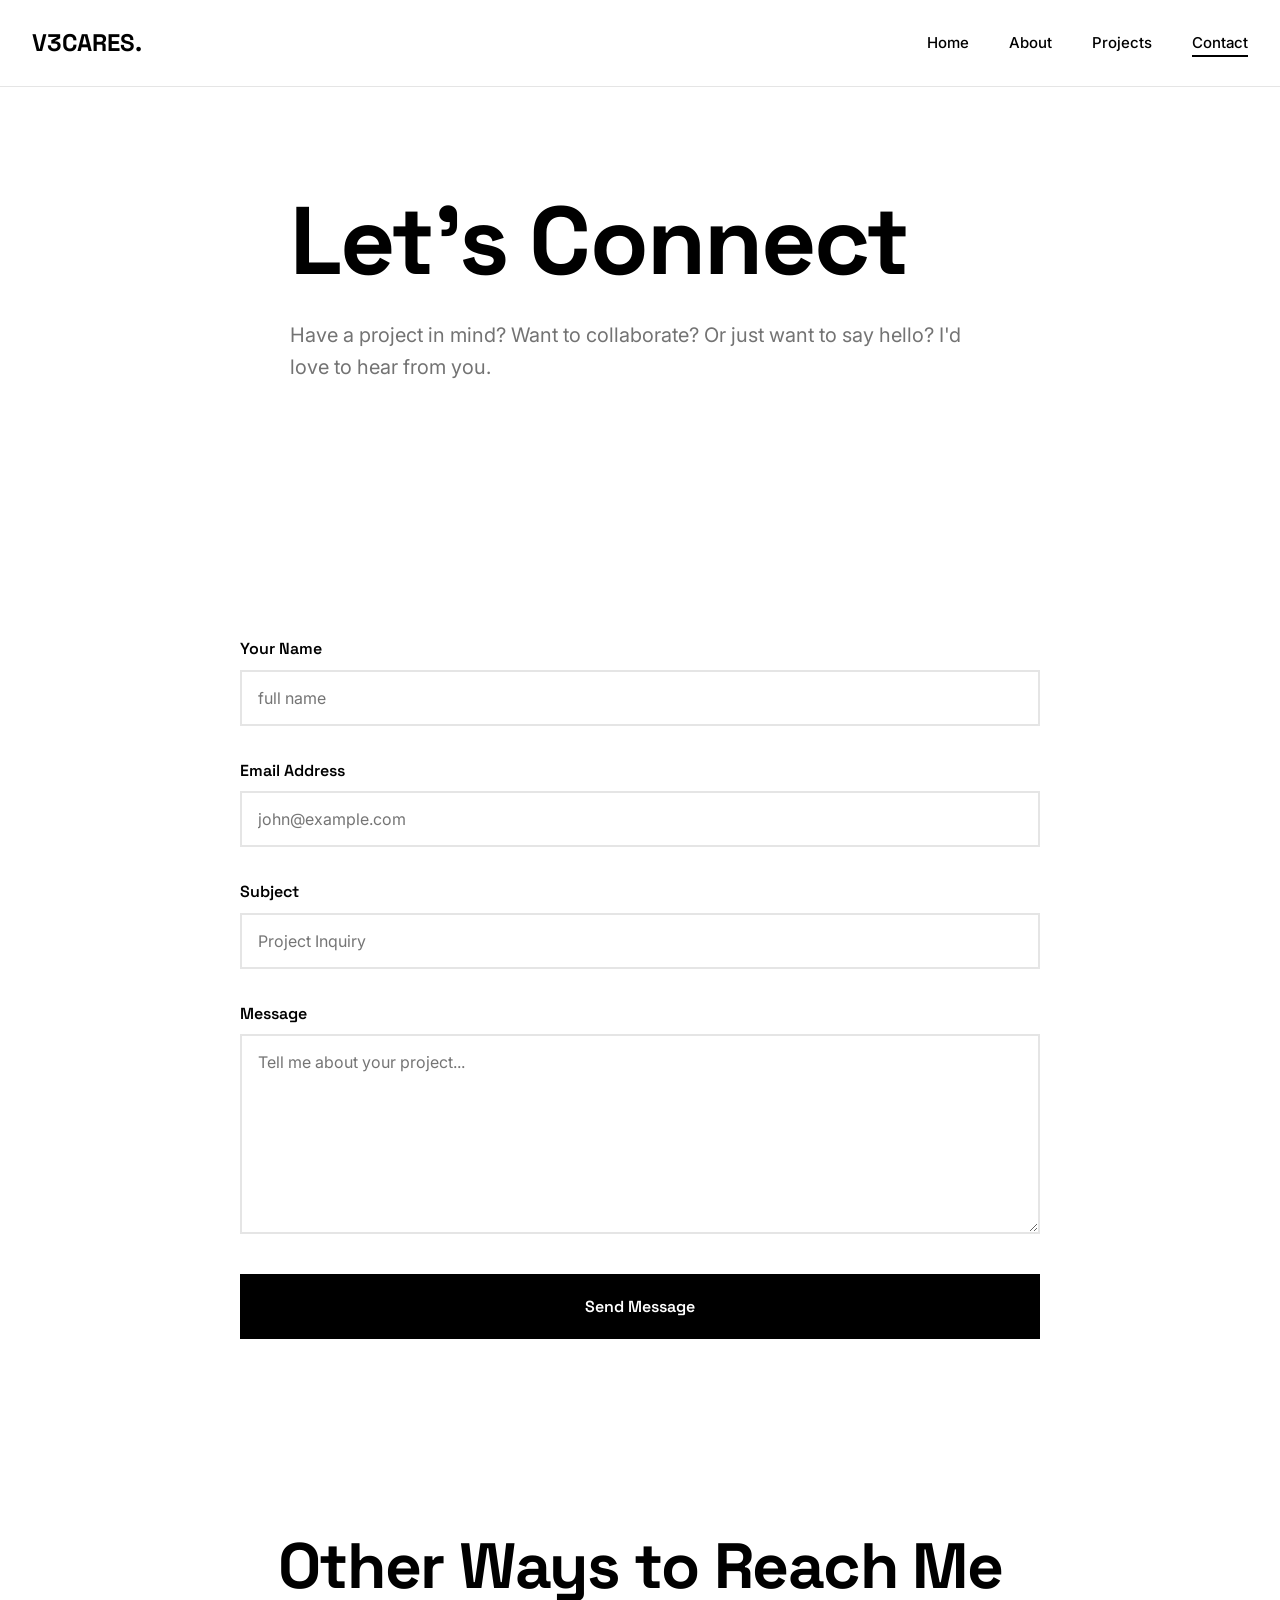
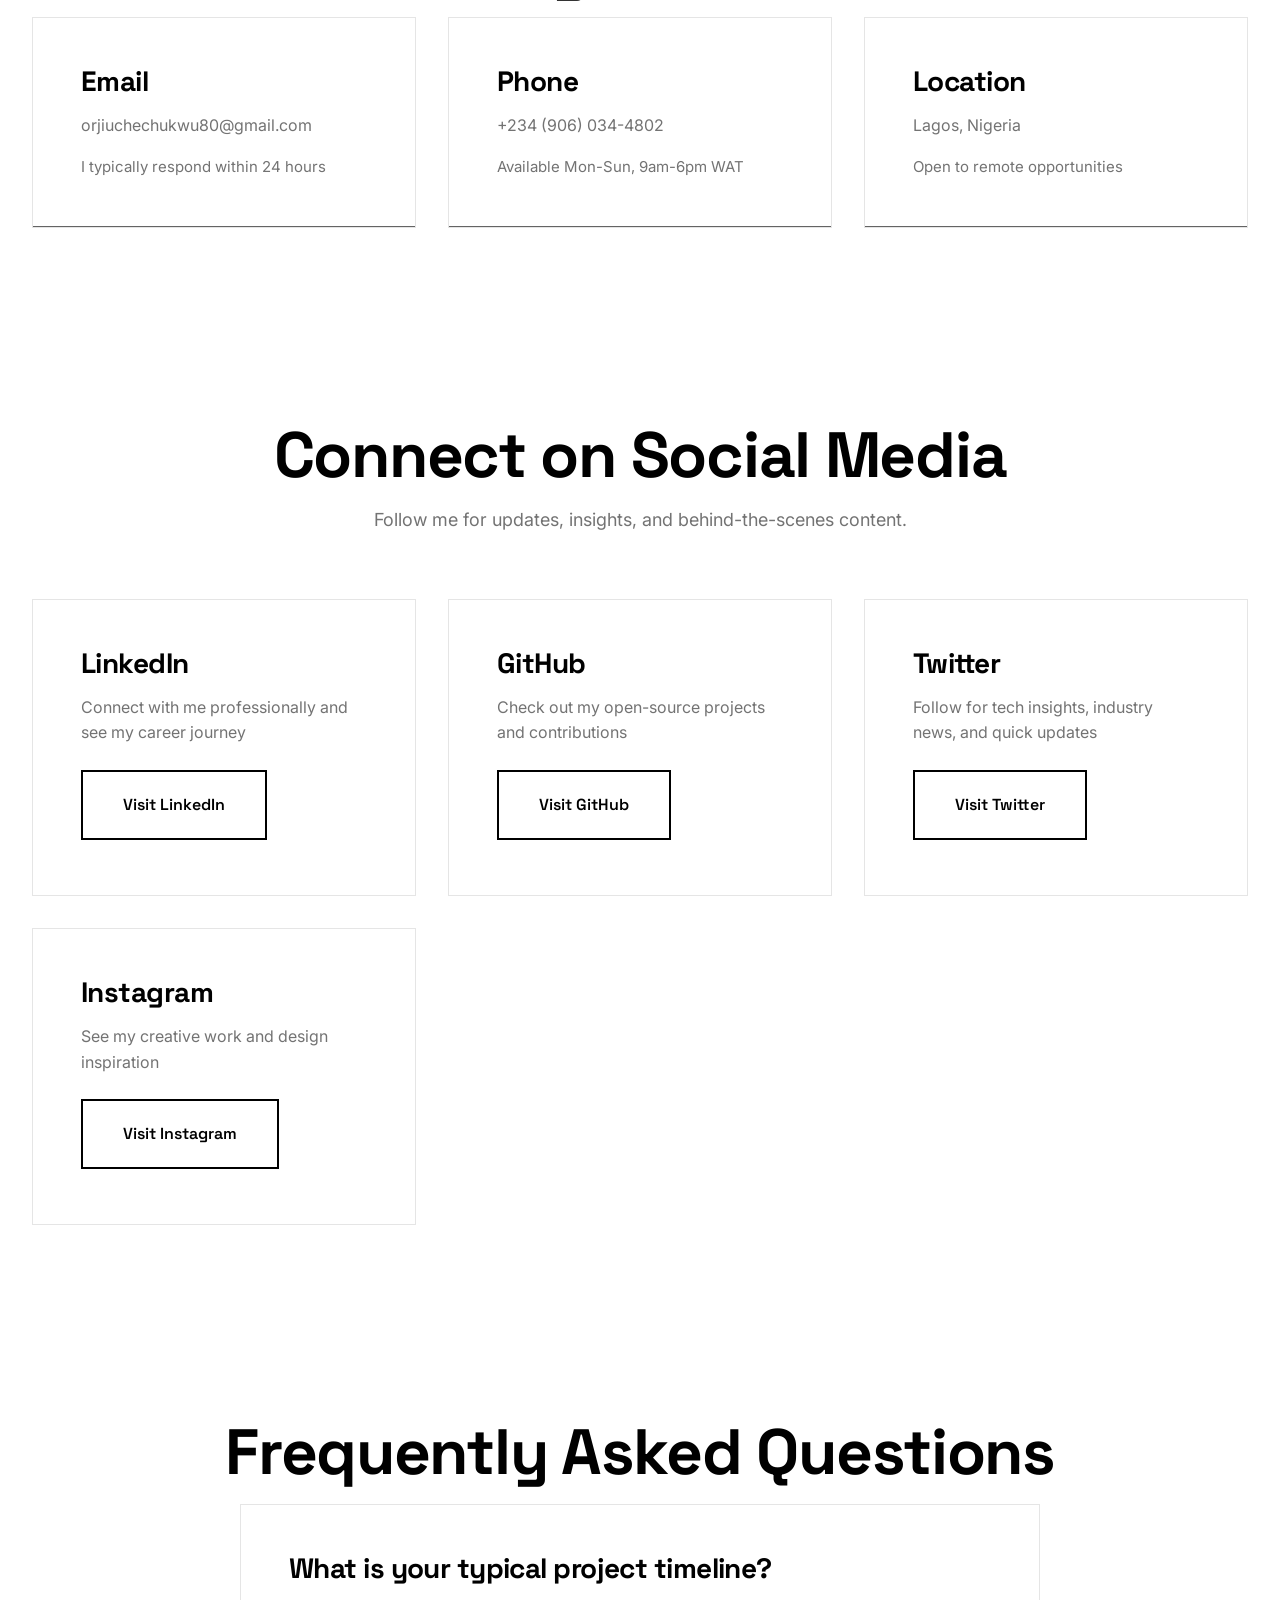
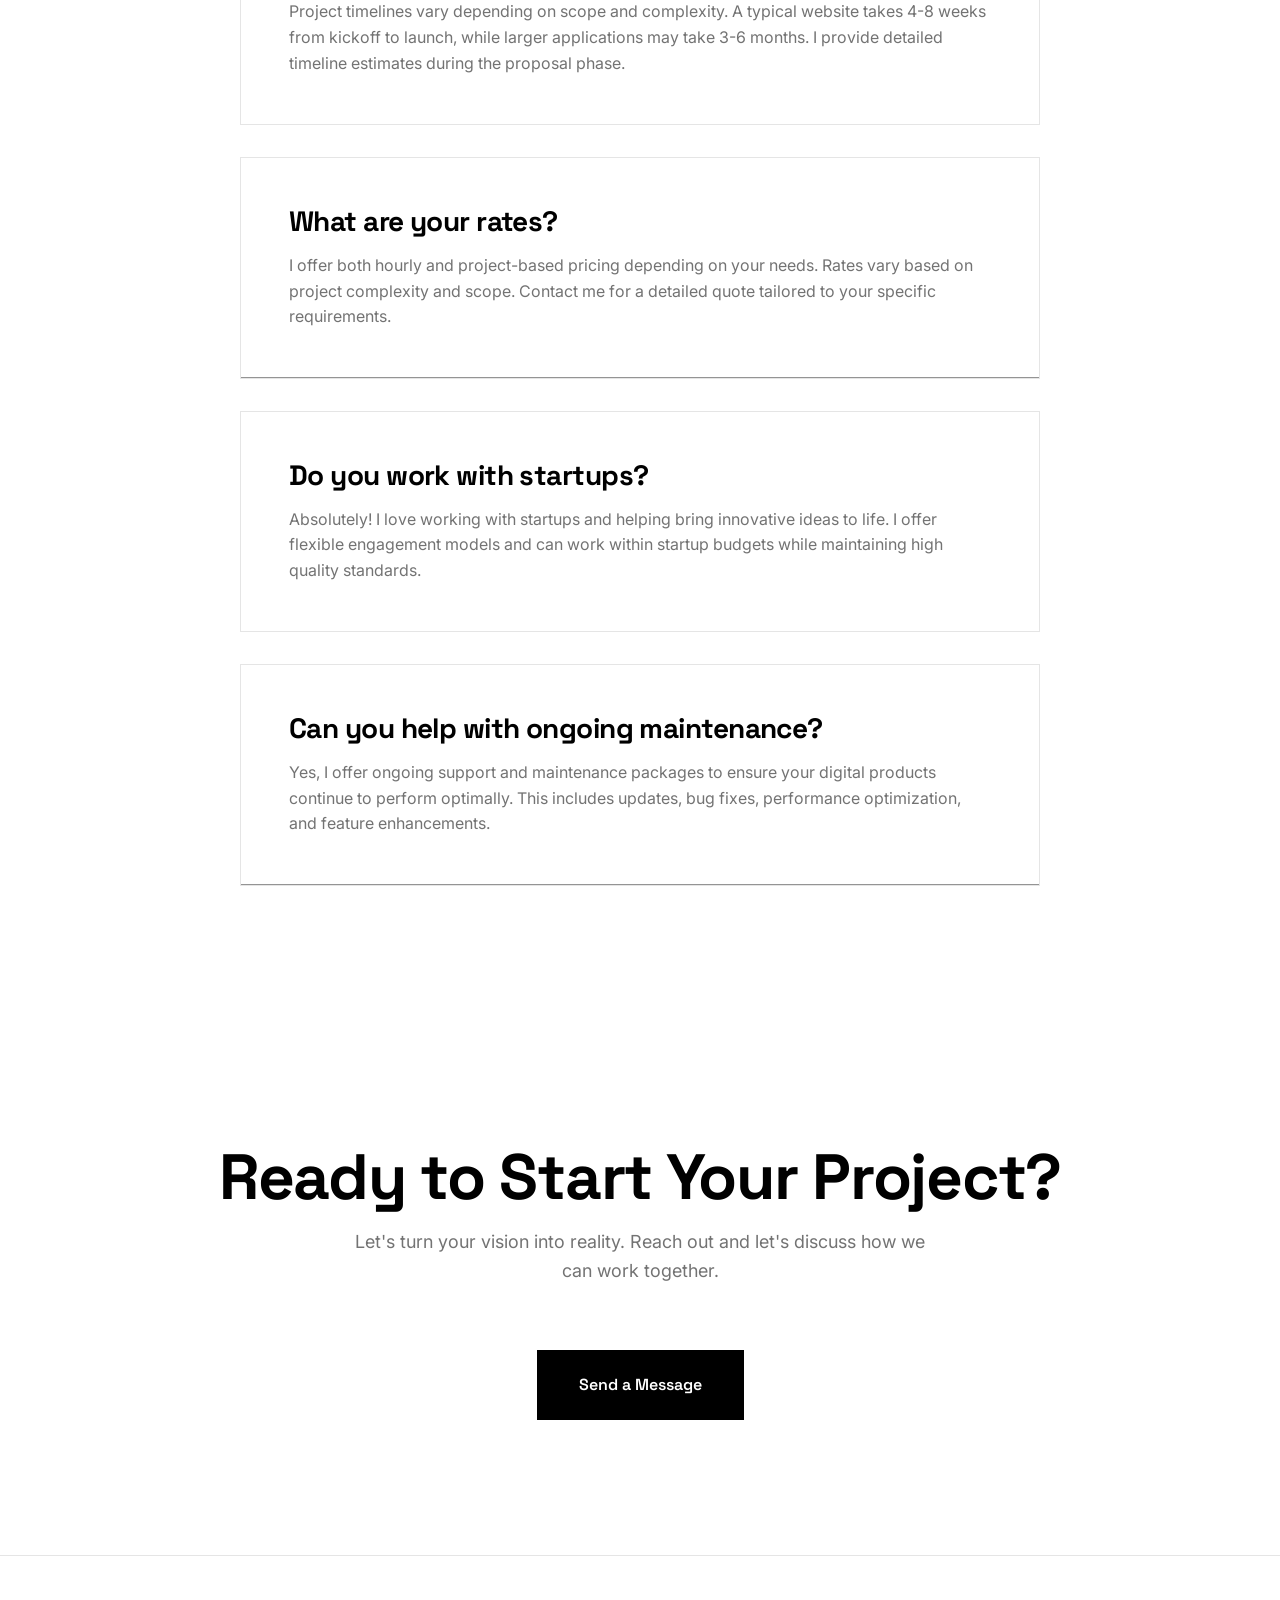
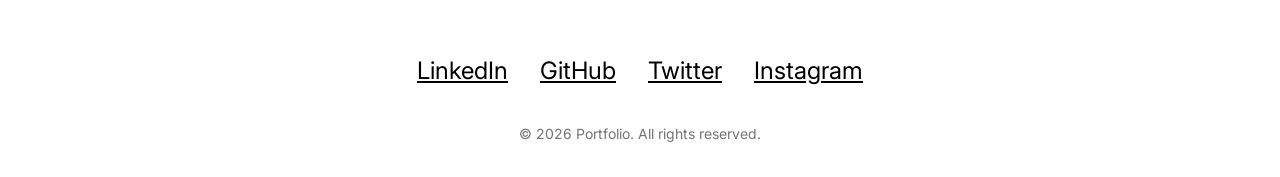
==== contact.html @ 5081376f "ok ni" ====
<!DOCTYPE html>
<html lang="en">
<head>
    <meta charset="UTF-8">
    <meta name="viewport" content="width=device-width, initial-scale=1.0">
    <title>Contact - Portfolio</title>
    
    <!-- Google Fonts -->
    <link rel="preconnect" href="https://fonts.googleapis.com">
    <link rel="preconnect" href="https://fonts.gstatic.com" crossorigin>
    <link href="https://fonts.googleapis.com/css2?family=Space+Grotesk:wght@400;500;600;700&family=Inter:wght@400;500;600&display=swap" rel="stylesheet">
    
    <!-- Stylesheet -->
    <link rel="stylesheet" href="styles.css">
</head>
<body>
    <!-- NAVIGATION -->
    <nav>
        <div class="nav-container">
            <a href="index.html" class="logo">V3CARES.</a>
            
            <button class="menu-toggle" aria-label="Toggle menu">
                <span></span>
                <span></span>
                <span></span>
            </button>
            
            <ul class="nav-menu">
                <li><a href="index.html" class="nav-link">Home</a></li>
                <li><a href="about.html" class="nav-link">About</a></li>
                <li><a href="projects.html" class="nav-link">Projects</a></li>
                <li><a href="contact.html" class="nav-link">Contact</a></li>
            </ul>
        </div>
    </nav>

    <!-- CONTACT HERO -->
    <section class="about-hero">
        <div style="max-width: 1400px; margin: 0 auto; padding: 0 2rem;">
            <h1 style="font-size: clamp(3rem, 8vw, 6rem); margin-bottom: 1.5rem; opacity: 0; animation: fadeInUp 1s ease forwards;">Let's Connect</h1>
            <p style="font-size: 1.25rem; color: var(--gray-dark); max-width: 700px; opacity: 0; animation: fadeInUp 1s ease forwards 0.2s;">
                Have a project in mind? Want to collaborate? Or just want to say hello? I'd love to hear from you.
            </p>
        </div>
    </section>

    <!-- CONTACT FORM SECTION -->
    <section>
        <div class="contact-container">
            <form id="contactForm" class="slide-in-left" action="https://formsubmit.co/orjiuchechukwu80@gmail.com" method="POST">
                <div class="form-group">
                    <label for="name">Your Name</label>
                    <input type="text" id="name" name="name" required placeholder="full name">
                </div>

                <div class="form-group">
                    <label for="email">Email Address</label>
                    <input type="email" id="email" name="email" required placeholder="john@example.com">
                </div>

                <div class="form-group">
                    <label for="subject">Subject</label>
                    <input type="text" id="subject" name="subject" required placeholder="Project Inquiry">
                </div>

                <div class="form-group">
                    <label for="message">Message</label>
                    <textarea id="message" name="message" required placeholder="Tell me about your project..."></textarea>
                </div>
                <input type="hidden" name="_captcha" value="false">
<input type="hidden" name="_subject" value="New Portfolio Message">
<input type="hidden" name="_next" value="https://yourwebsite.com/thank-you.html">

                <button type="submit" class="btn btn-primary" style="width: 100%;">Send Message</button>
            </form>
        </div>
    </section>

    <!-- CONTACT INFO -->
    <section>
        <h2 class="section-title">Other Ways to Reach Me</h2>
        
        <div class="grid grid-3">
            <div class="card">
                <h3>Email</h3>
                <p>orjiuchechukwu80@gmail.com</p>
                <p style="margin-top: 1rem; color: var(--gray-dark); font-size: 0.9375rem;">I typically respond within 24 hours</p>
            </div>

            <div class="card">
                <h3>Phone</h3>
                <p>+234 (906) 034-4802</p>
                <p style="margin-top: 1rem; color: var(--gray-dark); font-size: 0.9375rem;">Available Mon-Sun, 9am-6pm WAT</p>
            </div>

            <div class="card">
                <h3>Location</h3>
                <p>Lagos, Nigeria</p>
                <p style="margin-top: 1rem; color: var(--gray-dark); font-size: 0.9375rem;">Open to remote opportunities</p>
            </div>
        </div>
    </section>

    <!-- SOCIAL MEDIA -->
    <section>
        <h2 class="section-title">Connect on Social Media</h2>
        <p class="section-subtitle">Follow me for updates, insights, and behind-the-scenes content.</p>
        
        <div class="grid grid-2">
            <div class="card">
                <h3>LinkedIn</h3>
                <p style="margin-bottom: 1.5rem;">Connect with me professionally and see my career journey</p>
                <a href="https://www.linkedin.com/in/victory-uche-707b1b319/" class="btn btn-secondary">Visit LinkedIn</a>
            </div>

            <div class="card">
                <h3>GitHub</h3>
                <p style="margin-bottom: 1.5rem;">Check out my open-source projects and contributions</p>
                <a href="https://github.com/V3cares" class="btn btn-secondary">Visit GitHub</a>
            </div>

            <div class="card">
                <h3>Twitter</h3>
                <p style="margin-bottom: 1.5rem;">Follow for tech insights, industry news, and quick updates</p>
                <a href="https://x.com/VictoryUch76937" class="btn btn-secondary">Visit Twitter</a>
            </div>

            <div class="card">
                <h3>Instagram</h3>
                <p style="margin-bottom: 1.5rem;">See my creative work and design inspiration</p>
                <a href="https://www.instagram.com/v3_cares/" class="btn btn-secondary">Visit Instagram</a>
            </div>
        </div>
    </section>

    <!-- FAQ SECTION -->
    <section>
        <h2 class="section-title">Frequently Asked Questions</h2>
        
        <div style="max-width: 800px; margin: 0 auto;">
            <div class="card" style="margin-bottom: 2rem;">
                <h3>What is your typical project timeline?</h3>
                <p>Project timelines vary depending on scope and complexity. A typical website takes 4-8 weeks from kickoff to launch, while larger applications may take 3-6 months. I provide detailed timeline estimates during the proposal phase.</p>
            </div>

            <div class="card" style="margin-bottom: 2rem;">
                <h3>What are your rates?</h3>
                <p>I offer both hourly and project-based pricing depending on your needs. Rates vary based on project complexity and scope. Contact me for a detailed quote tailored to your specific requirements.</p>
            </div>

            <div class="card" style="margin-bottom: 2rem;">
                <h3>Do you work with startups?</h3>
                <p>Absolutely! I love working with startups and helping bring innovative ideas to life. I offer flexible engagement models and can work within startup budgets while maintaining high quality standards.</p>
            </div>

            <div class="card" style="margin-bottom: 2rem;">
                <h3>Can you help with ongoing maintenance?</h3>
                <p>Yes, I offer ongoing support and maintenance packages to ensure your digital products continue to perform optimally. This includes updates, bug fixes, performance optimization, and feature enhancements.</p>
            </div>
        </div>
    </section>

    <!-- CTA SECTION -->
    <section style="text-align: center; padding: 8rem 2rem;">
        <h2 class="section-title">Ready to Start Your Project?</h2>
        <p class="section-subtitle">Let's turn your vision into reality. Reach out and let's discuss how we can work together.</p>
        <a href="#contactForm" class="btn btn-primary">Send a Message</a>
    </section>

    <!-- FOOTER -->
    <footer>
        <div class="footer-content">
            <ul class="social-links">
                <li><a href="https://www.linkedin.com/in/victory-uche-707b1b319/" aria-label="LinkedIn">LinkedIn</a></li>
                <li><a href="https://github.com/V3cares" aria-label="GitHub">GitHub</a></li>
                <li><a href="https://x.com/VictoryUch76937" aria-label="Twitter">Twitter</a></li>
                <li><a href="https://www.instagram.com/v3_cares/" aria-label="Instagram">Instagram</a></li>
            </ul>
            <p class="copyright">&copy; 2026 Portfolio. All rights reserved.</p>
        </div>
    </footer>

    <!-- JavaScript -->
    <script src="script.js"></script>
</body>
</html>
---- styles.css ----
/* ========================================
   GLOBAL STYLES & RESET
   ======================================== */
* {
    margin: 0;
    padding: 0;
    box-sizing: border-box;
}

:root {
    --black: #000000;
    --white: #ffffff;
    --gray-light: #f5f5f5;
    --gray-mid: #e5e5e5;
    --gray-dark: #737373;
    --transition-smooth: cubic-bezier(0.165, 0.84, 0.44, 1);
}

html {
    scroll-behavior: smooth;
}

body {
    font-family: 'Inter', -apple-system, BlinkMacSystemFont, 'Segoe UI', sans-serif;
    background: var(--white);
    color: var(--black);
    line-height: 1.6;
    overflow-x: hidden;
}

/* ========================================
   TYPOGRAPHY
   ======================================== */
h1, h2, h3, h4, h5, h6 {
    font-family: 'Space Grotesk', sans-serif;
    font-weight: 700;
    letter-spacing: -0.02em;
    line-height: 1.1;
}

/* ========================================
   NAVIGATION
   ======================================== */
nav {
    position: fixed;
    top: 0;
    left: 0;
    right: 0;
    background: var(--white);
    border-bottom: 1px solid var(--gray-mid);
    z-index: 1000;
    backdrop-filter: blur(10px);
    background: rgba(255, 255, 255, 0.95);
}

.nav-container {
    max-width: 1400px;
    margin: 0 auto;
    padding: 1.5rem 2rem;
    display: flex;
    justify-content: space-between;
    align-items: center;
}

.logo {
    font-family: 'Space Grotesk', sans-serif;
    font-size: 1.5rem;
    font-weight: 700;
    text-decoration: none;
    color: var(--black);
    transition: transform 0.3s ease;
}

.logo:hover {
    transform: scale(1.05);
}

.nav-menu {
    display: flex;
    list-style: none;
    gap: 2.5rem;
    align-items: center;
}

.nav-link {
    text-decoration: none;
    color: var(--black);
    font-weight: 500;
    font-size: 0.9375rem;
    position: relative;
    transition: color 0.3s ease;
}

.nav-link::after {
    content: '';
    position: absolute;
    bottom: -5px;
    left: 0;
    width: 0;
    height: 2px;
    background: var(--black);
    transition: width 0.3s var(--transition-smooth);
}

.nav-link:hover::after,
.nav-link.active::after {
    width: 100%;
}

.menu-toggle {
    display: none;
    flex-direction: column;
    gap: 5px;
    cursor: pointer;
    background: none;
    border: none;
    padding: 0;
}

.menu-toggle span {
    width: 25px;
    height: 2px;
    background: var(--black);
    transition: all 0.3s ease;
}

/* ========================================
   HERO SECTION
   ======================================== */
.hero {
    min-height: 100vh;
    display: flex;
    align-items: center;
    justify-content: center;
    padding: 8rem 2rem 4rem;
    position: relative;
    overflow: hidden;
}

.hero-content {
    max-width: 1200px;
    margin: 0 auto;
    text-align: center;
}

.hero h1 {
    font-size: clamp(3rem, 10vw, 8rem);
    margin-bottom: 1.5rem;
    opacity: 0;
    animation: fadeInUp 1s ease forwards;
}

.hero p {
    font-size: clamp(1.125rem, 2vw, 1.5rem);
    color: var(--gray-dark);
    max-width: 700px;
    margin: 0 auto 3rem;
    opacity: 0;
    animation: fadeInUp 1s ease forwards 0.2s;
}

.cta-buttons {
    display: flex;
    gap: 1.5rem;
    justify-content: center;
    flex-wrap: wrap;
    opacity: 0;
    animation: fadeInUp 1s ease forwards 0.4s;
}

.btn {
    padding: 1.25rem 2.5rem;
    font-family: 'Space Grotesk', sans-serif;
    font-weight: 600;
    font-size: 1rem;
    text-decoration: none;
    border: 2px solid var(--black);
    transition: all 0.3s var(--transition-smooth);
    cursor: pointer;
    position: relative;
    overflow: hidden;
    display: inline-block;
}

.btn-primary {
    background: var(--black);
    color: var(--white);
}

.btn-primary:hover {
    background: var(--white);
    color: var(--black);
}

.btn-secondary {
    background: transparent;
    color: var(--black);
}

.btn-secondary:hover {
    background: var(--black);
    color: var(--white);
}

/* ========================================
   SECTIONS
   ======================================== */
section {
    padding: 6rem 2rem;
    max-width: 1400px;
    margin: 0 auto;
}

.section-title {
    font-size: clamp(2.5rem, 6vw, 4rem);
    margin-bottom: 1rem;
    text-align: center;
}

.section-subtitle {
    text-align: center;
    color: var(--gray-dark);
    font-size: 1.125rem;
    max-width: 600px;
    margin: 0 auto 4rem;
}

/* ========================================
   GRID LAYOUTS
   ======================================== */
.grid {
    display: grid;
    gap: 2rem;
}

.grid-2 {
    grid-template-columns: repeat(auto-fit, minmax(300px, 1fr));
}

.grid-3 {
    grid-template-columns: repeat(auto-fit, minmax(300px, 1fr));
}

/* ========================================
   CARDS
   ======================================== */
.card {
    background: var(--white);
    border: 1px solid var(--gray-mid);
    padding: 3rem;
    transition: all 0.4s var(--transition-smooth);
    position: relative;
    overflow: hidden;
}

.card::before {
    content: '';
    position: absolute;
    inset: 0;
    background: var(--black);
    transform: translateY(100%);
    transition: transform 0.5s var(--transition-smooth);
    z-index: 0;
}

.card:hover::before {
    transform: translateY(0);
}

.card > * {
    position: relative;
    z-index: 1;
    transition: color 0.3s ease;
}

.card:hover > * {
    color: var(--white);
}

.card h3 {
    font-size: 1.75rem;
    margin-bottom: 1rem;
}

.card p {
    color: var(--gray-dark);
    transition: color 0.3s ease;
}

.card:hover p {
    color: #d4d4d4;
}

/* ========================================
   PROJECT CARDS
   ======================================== */
.project-card {
    position: relative;
    overflow: hidden;
    border: 1px solid var(--gray-mid);
    cursor: pointer;
    aspect-ratio: 4/3;
}

.project-image {
    width: 100%;
    height: 100%;
    object-fit: cover;
    transition: transform 0.6s var(--transition-smooth);
    filter: grayscale(100%);
}

.project-card:hover .project-image {
    transform: scale(1.1);
    filter: grayscale(0%);
}

.project-overlay {
    position: absolute;
    inset: 0;
    background: linear-gradient(to top, rgba(0,0,0,0.95), transparent 60%);
    display: flex;
    flex-direction: column;
    justify-content: flex-end;
    padding: 2rem;
    opacity: 0;
    transition: opacity 0.4s ease;
}

.project-card:hover .project-overlay {
    opacity: 1;
}

.project-title {
    font-size: 1.75rem;
    color: var(--white);
    margin-bottom: 0.5rem;
}

.project-desc {
    color: #d4d4d4;
    font-size: 0.9375rem;
}

/* ========================================
   ABOUT PAGE SPECIFIC
   ======================================== */
.about-hero {
    min-height: 60vh;
    display: flex;
    align-items: center;
    padding-top: 8rem;
}

.about-grid {
    display: grid;
    grid-template-columns: 1fr 1fr;
    gap: 4rem;
    align-items: center;
    margin-bottom: 6rem;
}

.about-image {
    width: 100%;
    height: 500px;
    object-fit: cover;
    border: 1px solid var(--gray-mid);
}

.skills-grid {
    display: grid;
    grid-template-columns: repeat(auto-fit, minmax(150px, 1fr));
    gap: 1.5rem;
    margin-top: 3rem;
}

.skill-item {
    text-align: center;
    padding: 2rem 1rem;
    border: 1px solid var(--gray-mid);
    transition: all 0.3s ease;
}

.skill-item:hover {
    background: var(--black);
    color: var(--white);
    transform: translateY(-5px);
}

.skill-number {
    font-family: 'Space Grotesk', sans-serif;
    font-size: 2.5rem;
    font-weight: 700;
    display: block;
    margin-bottom: 0.5rem;
}

/* ========================================
   CONTACT FORM
   ======================================== */
.contact-container {
    max-width: 800px;
    margin: 0 auto;
}

.form-group {
    margin-bottom: 2rem;
}

.form-group label {
    display: block;
    font-weight: 600;
    margin-bottom: 0.5rem;
    font-family: 'Space Grotesk', sans-serif;
}

.form-group input,
.form-group textarea {
    width: 100%;
    padding: 1rem;
    border: 2px solid var(--gray-mid);
    font-family: 'Inter', sans-serif;
    font-size: 1rem;
    transition: border-color 0.3s ease;
    background: var(--white);
}

.form-group input:focus,
.form-group textarea:focus {
    outline: none;
    border-color: var(--black);
}

.form-group textarea {
    min-height: 200px;
    resize: vertical;
}

/* ========================================
   FOOTER
   ======================================== */
footer {
    border-top: 1px solid var(--gray-mid);
    padding: 4rem 2rem 2rem;
    text-align: center;
}

.footer-content {
    max-width: 1400px;
    margin: 0 auto;
}

.social-links {
    display: flex;
    gap: 2rem;
    justify-content: center;
    list-style: none;
    margin: 2rem 0;
}

.social-links a {
    color: var(--black);
    font-size: 1.5rem;
    transition: transform 0.3s ease;
    display: inline-block;
}

.social-links a:hover {
    transform: translateY(-3px);
}

.copyright {
    color: var(--gray-dark);
    font-size: 0.875rem;
    margin-top: 2rem;
}

/* ========================================
   ANIMATIONS
   ======================================== */
@keyframes fadeInUp {
    from {
        opacity: 0;
        transform: translateY(30px);
    }
    to {
        opacity: 1;
        transform: translateY(0);
    }
}

@keyframes fadeInDown {
    from {
        opacity: 0;
        transform: translateY(-30px);
    }
    to {
        opacity: 1;
        transform: translateY(0);
    }
}

@keyframes fadeIn {
    from {
        opacity: 0;
    }
    to {
        opacity: 1;
    }
}

.fade-in {
    opacity: 0;
    animation: fadeIn 1s ease forwards;
}

.slide-in-left {
    opacity: 0;
    transform: translateX(-50px);
    transition: all 0.8s var(--transition-smooth);
}

.slide-in-right {
    opacity: 0;
    transform: translateX(50px);
    transition: all 0.8s var(--transition-smooth);
}

.slide-in-left.active,
.slide-in-right.active {
    opacity: 1;
    transform: translateX(0);
}

/* ========================================
   RESPONSIVE DESIGN
   ======================================== */
@media (max-width: 768px) {
    .nav-menu {
        position: fixed;
        top: 0;
        right: -100%;
        flex-direction: column;
        background: var(--white);
        width: 70%;
        height: 100vh;
        padding: 6rem 2rem 2rem;
        border-left: 1px solid var(--gray-mid);
        transition: right 0.3s ease;
        align-items: flex-start;
    }

    .nav-menu.active {
        right: 0;
    }

    .menu-toggle {
        display: flex;
        z-index: 1001;
    }

    .menu-toggle.active span:nth-child(1) {
        transform: rotate(45deg) translate(5px, 5px);
    }

    .menu-toggle.active span:nth-child(2) {
        opacity: 0;
    }

    .menu-toggle.active span:nth-child(3) {
        transform: rotate(-45deg) translate(7px, -7px);
    }

    .about-grid {
        grid-template-columns: 1fr;
        gap: 2rem;
    }

    .cta-buttons {
        flex-direction: column;
        align-items: center;
    }

    .btn {
        width: 100%;
        max-width: 300px;
        text-align: center;
    }
}
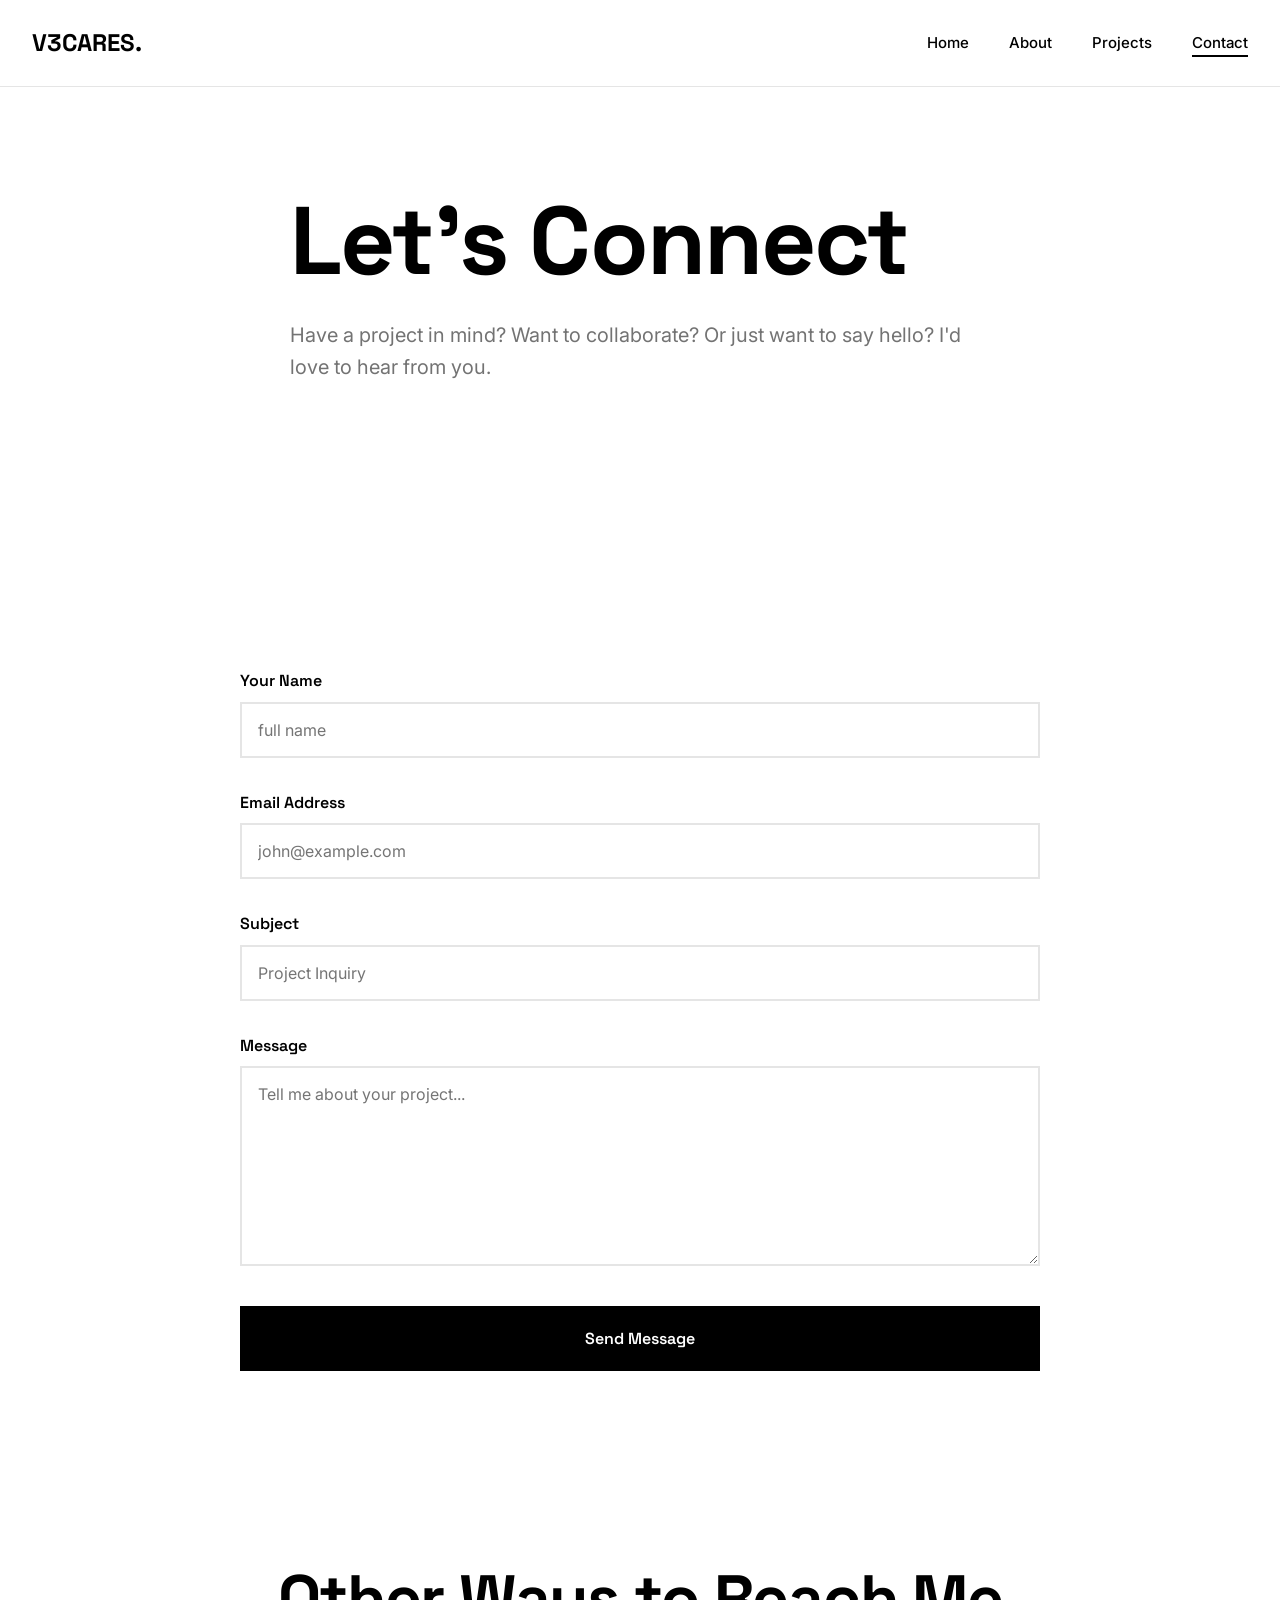
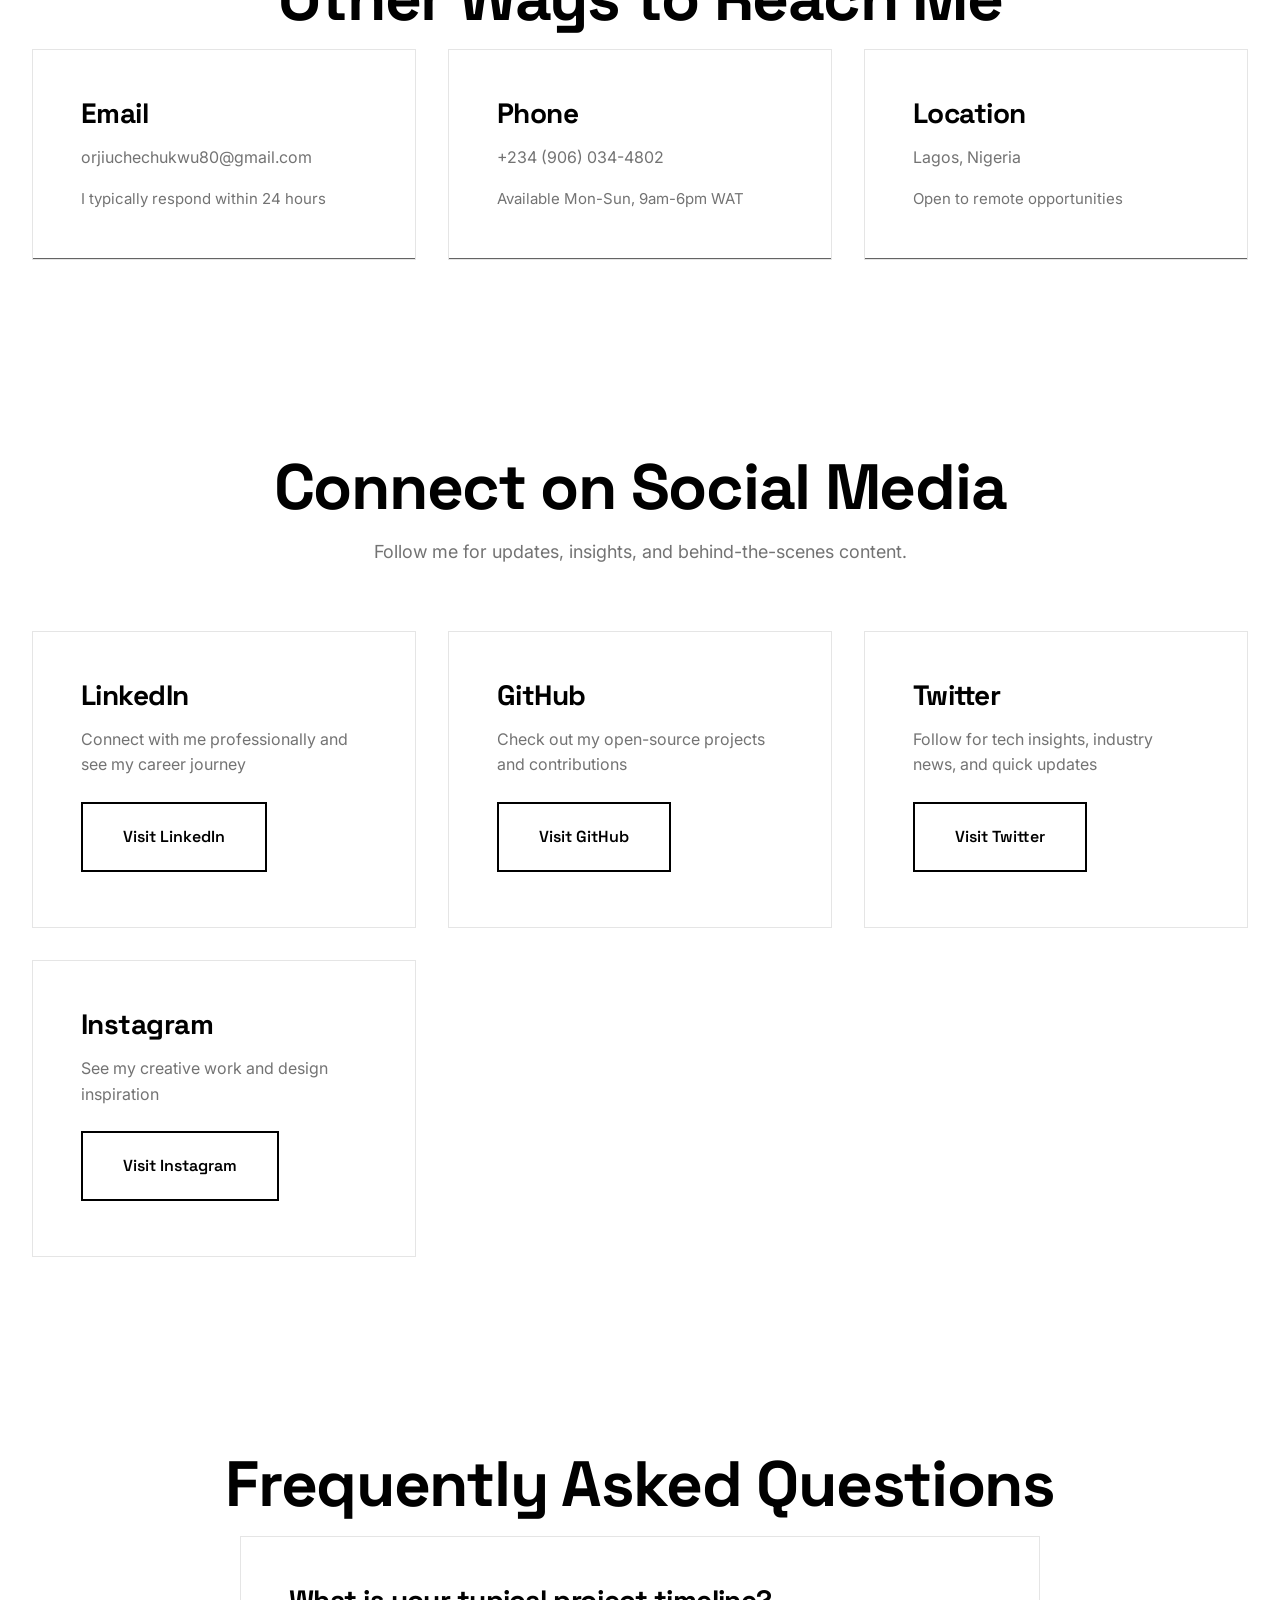
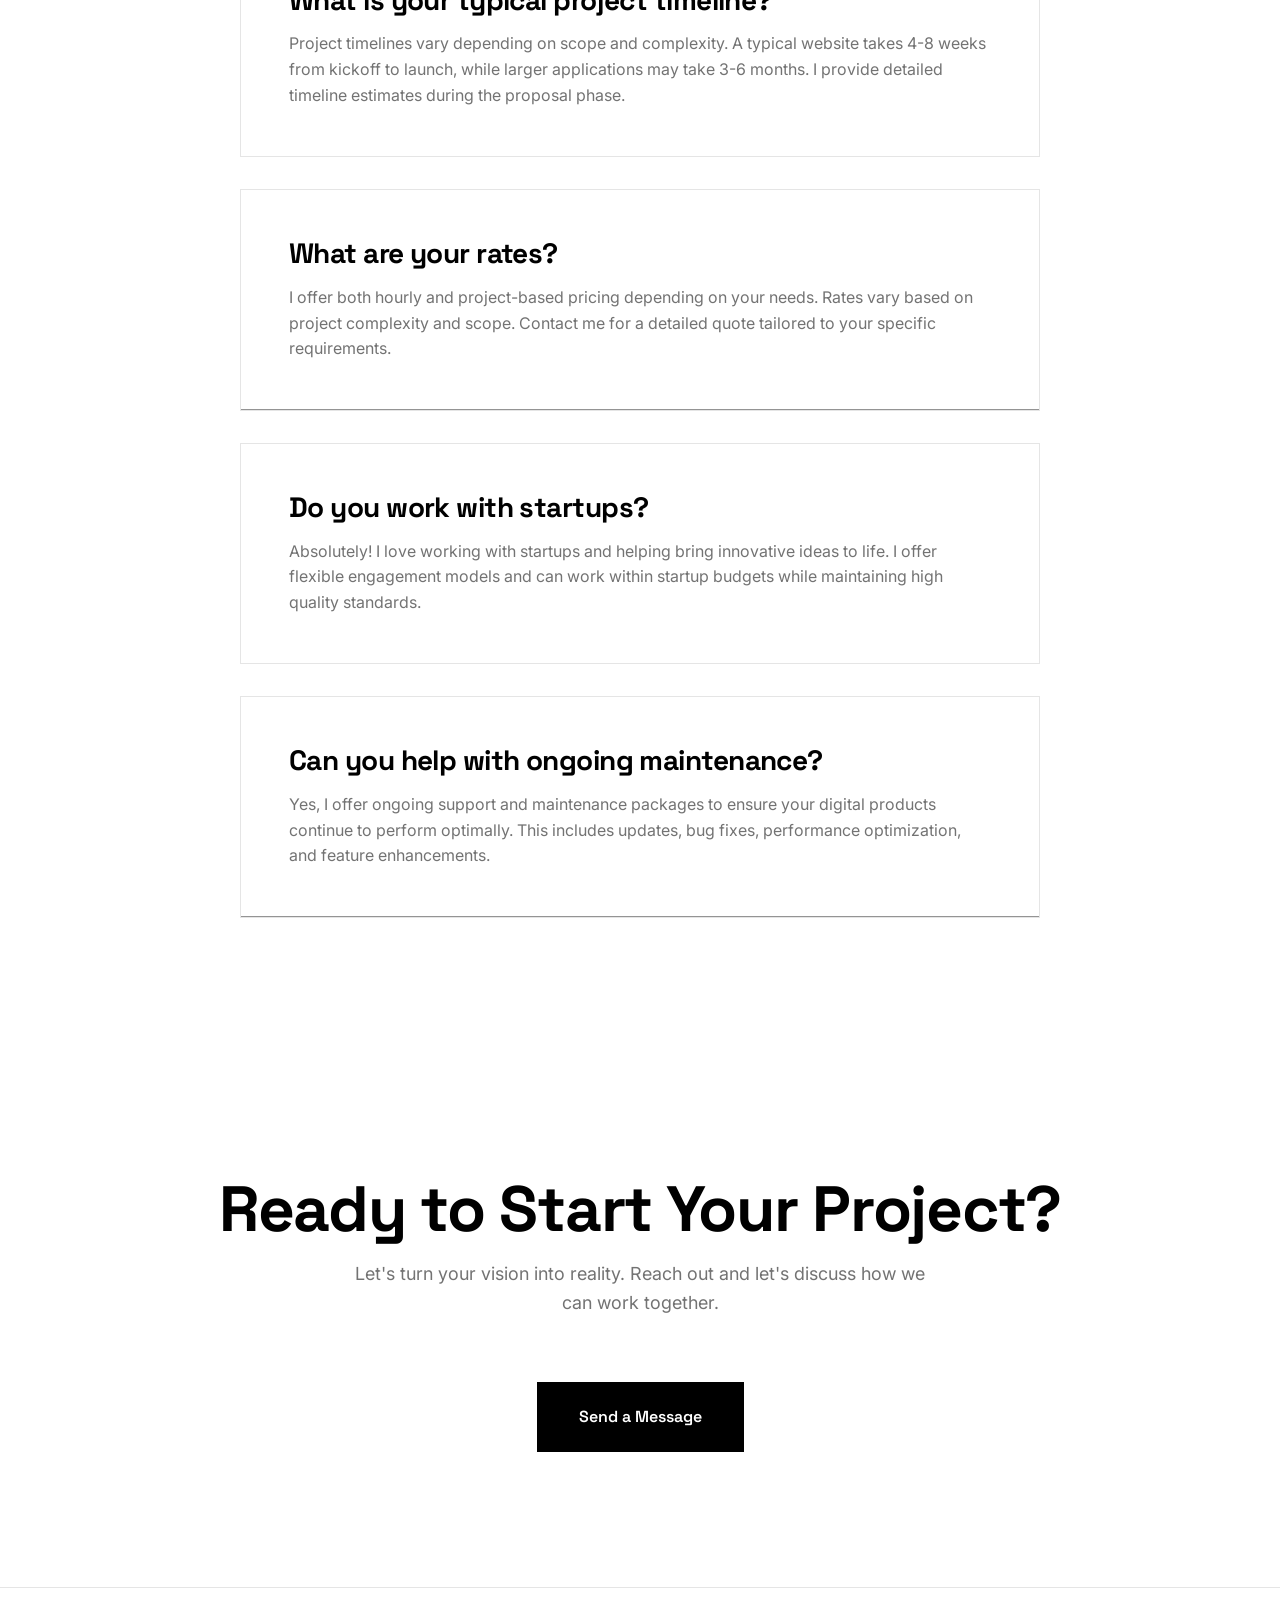
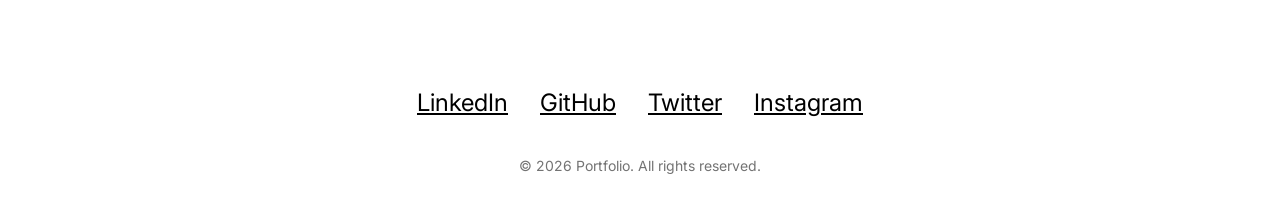
==== commit b3dd789a: "okay awesome" ====
--- a/contact.html
+++ b/contact.html
@@ -47,7 +47,12 @@
     <!-- CONTACT FORM SECTION -->
     <section>
         <div class="contact-container">
-            <form id="contactForm" class="slide-in-left" action="https://formsubmit.co/orjiuchechukwu80@gmail.com" method="POST">
+            <form id="contactForm" class="slide-in-left" data-netlify="true"  name="contact" method="POST">
+
+                 <div class="form-group">
+                   <input type="hidden" name="form-name" value="contact">
+                </div>
+                
                 <div class="form-group">
                     <label for="name">Your Name</label>
                     <input type="text" id="name" name="name" required placeholder="full name">
